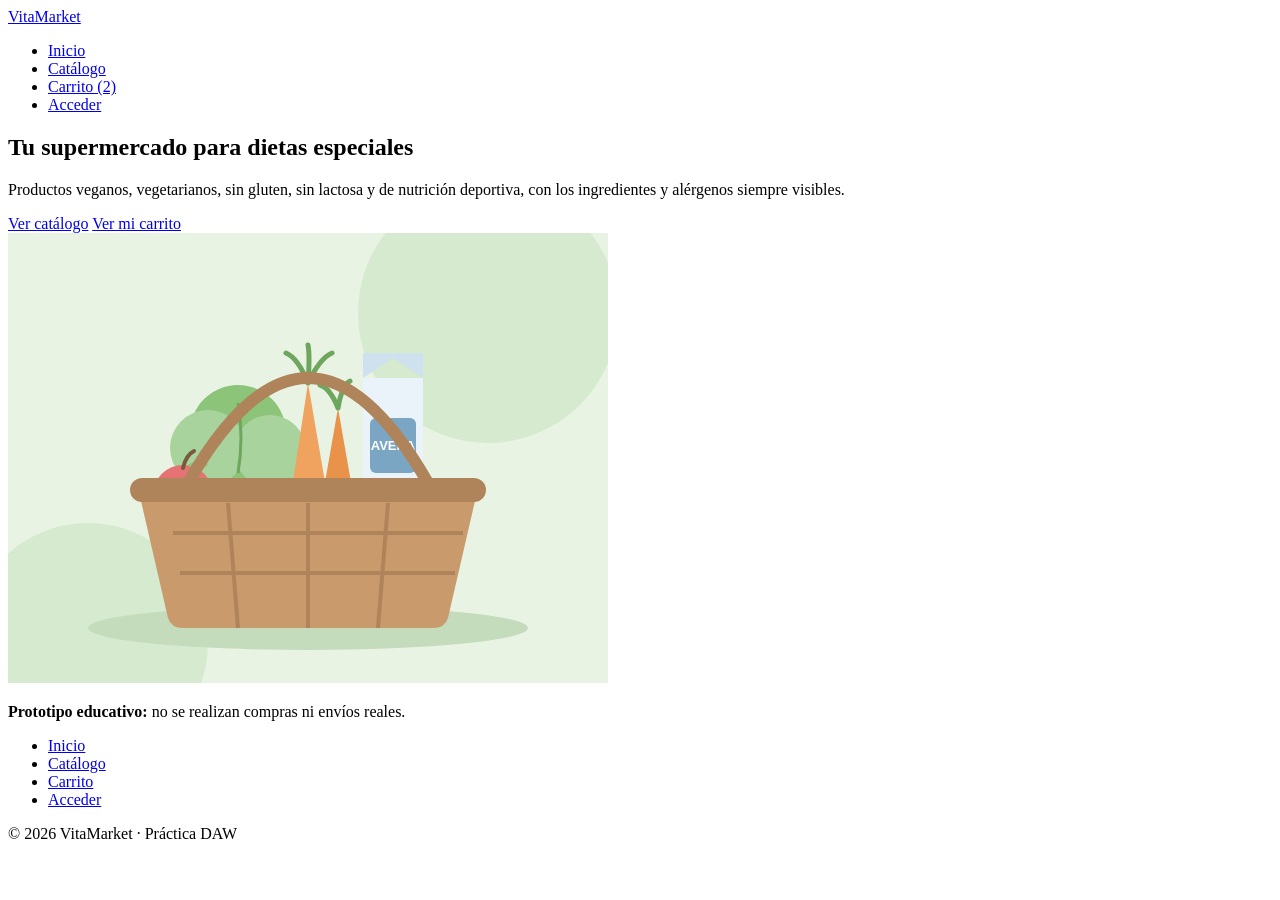
==== index.html @ caa1dec3 "Añade estructura de la página de inicio e ilustraciones" ====
<!DOCTYPE html>
<html lang="es">
<head>
  <meta charset="UTF-8">
  <meta name="viewport" content="width=device-width, initial-scale=1.0">
  <title>VitaMarket · Supermercado para dietas especiales</title>
  <link rel="stylesheet" href="css/estilos.css">
</head>
<body>

  <header class="cabecera">
    <a href="index.html" class="logo">VitaMarket</a>
    <nav aria-label="Principal">
      <ul class="menu">
        <li><a href="index.html" aria-current="page">Inicio</a></li>
        <li><a href="catalogo.html">Catálogo</a></li>
        <li><a href="carrito.html">Carrito (2)</a></li>
        <li><a href="login.html">Acceder</a></li>
      </ul>
    </nav>
  </header>

  <main>

    <section class="presentacion">

      <div class="presentacion-texto">
        <h1>Tu supermercado para dietas especiales</h1>

        <p>
          Productos veganos, vegetarianos, sin gluten, sin lactosa y de
          nutrición deportiva, con los ingredientes y alérgenos siempre visibles.
        </p>

        <div class="acciones">
          <a href="catalogo.html" class="boton">Ver catálogo</a>
          <a href="carrito.html" class="boton boton-secundario">Ver mi carrito</a>
        </div>
      </div>

      <img src="img/presentacion.svg"
           alt="Cesta de la compra con verduras, legumbres y bebidas vegetales">

    </section>

    <!-- Aquí irá la sección "Compra según tu dieta" -->

  </main>

  <footer class="pie">
    <p><strong>Prototipo educativo:</strong> no se realizan compras ni envíos reales.</p>
    <nav aria-label="Pie de página">
      <ul class="menu-pie">
        <li><a href="index.html">Inicio</a></li>
        <li><a href="catalogo.html">Catálogo</a></li>
        <li><a href="carrito.html">Carrito</a></li>
        <li><a href="login.html">Acceder</a></li>
      </ul>
    </nav>
    <p>© 2026 VitaMarket · Práctica DAW</p>
  </footer>

</body>
</html>
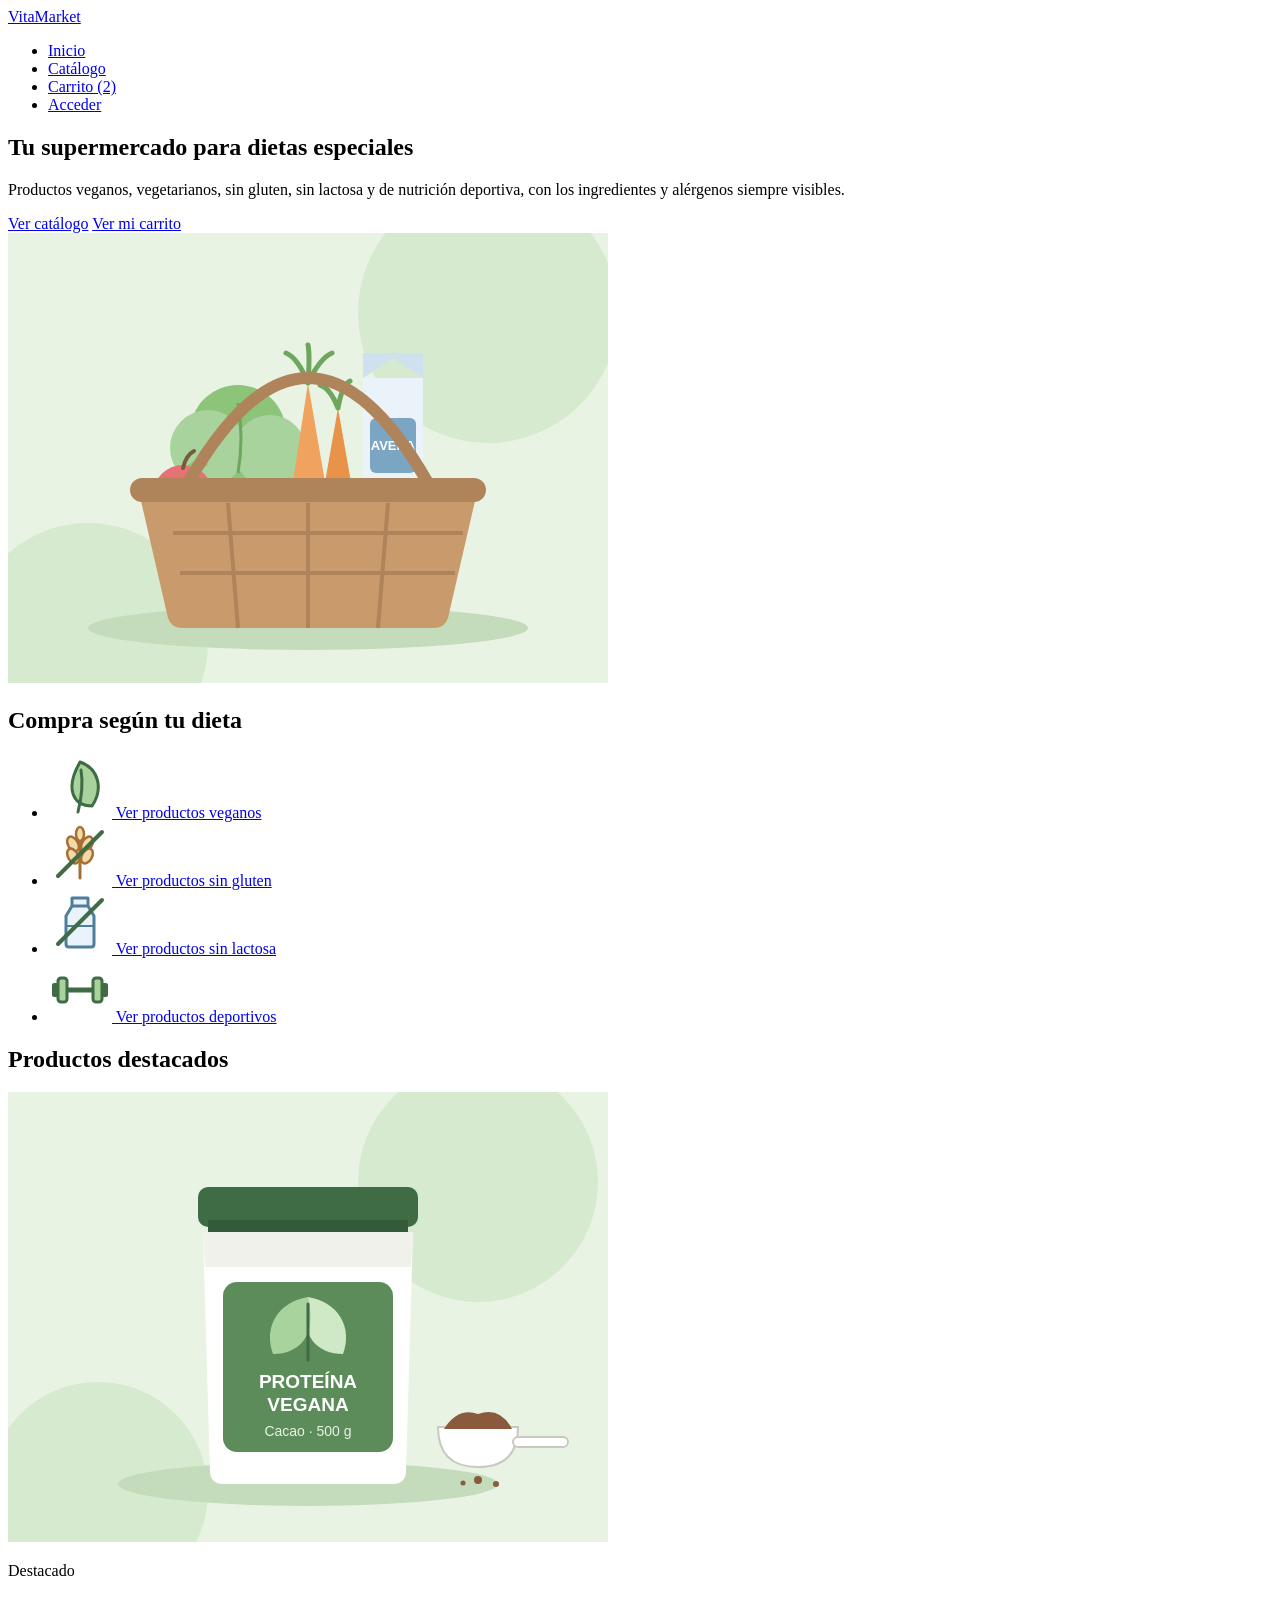
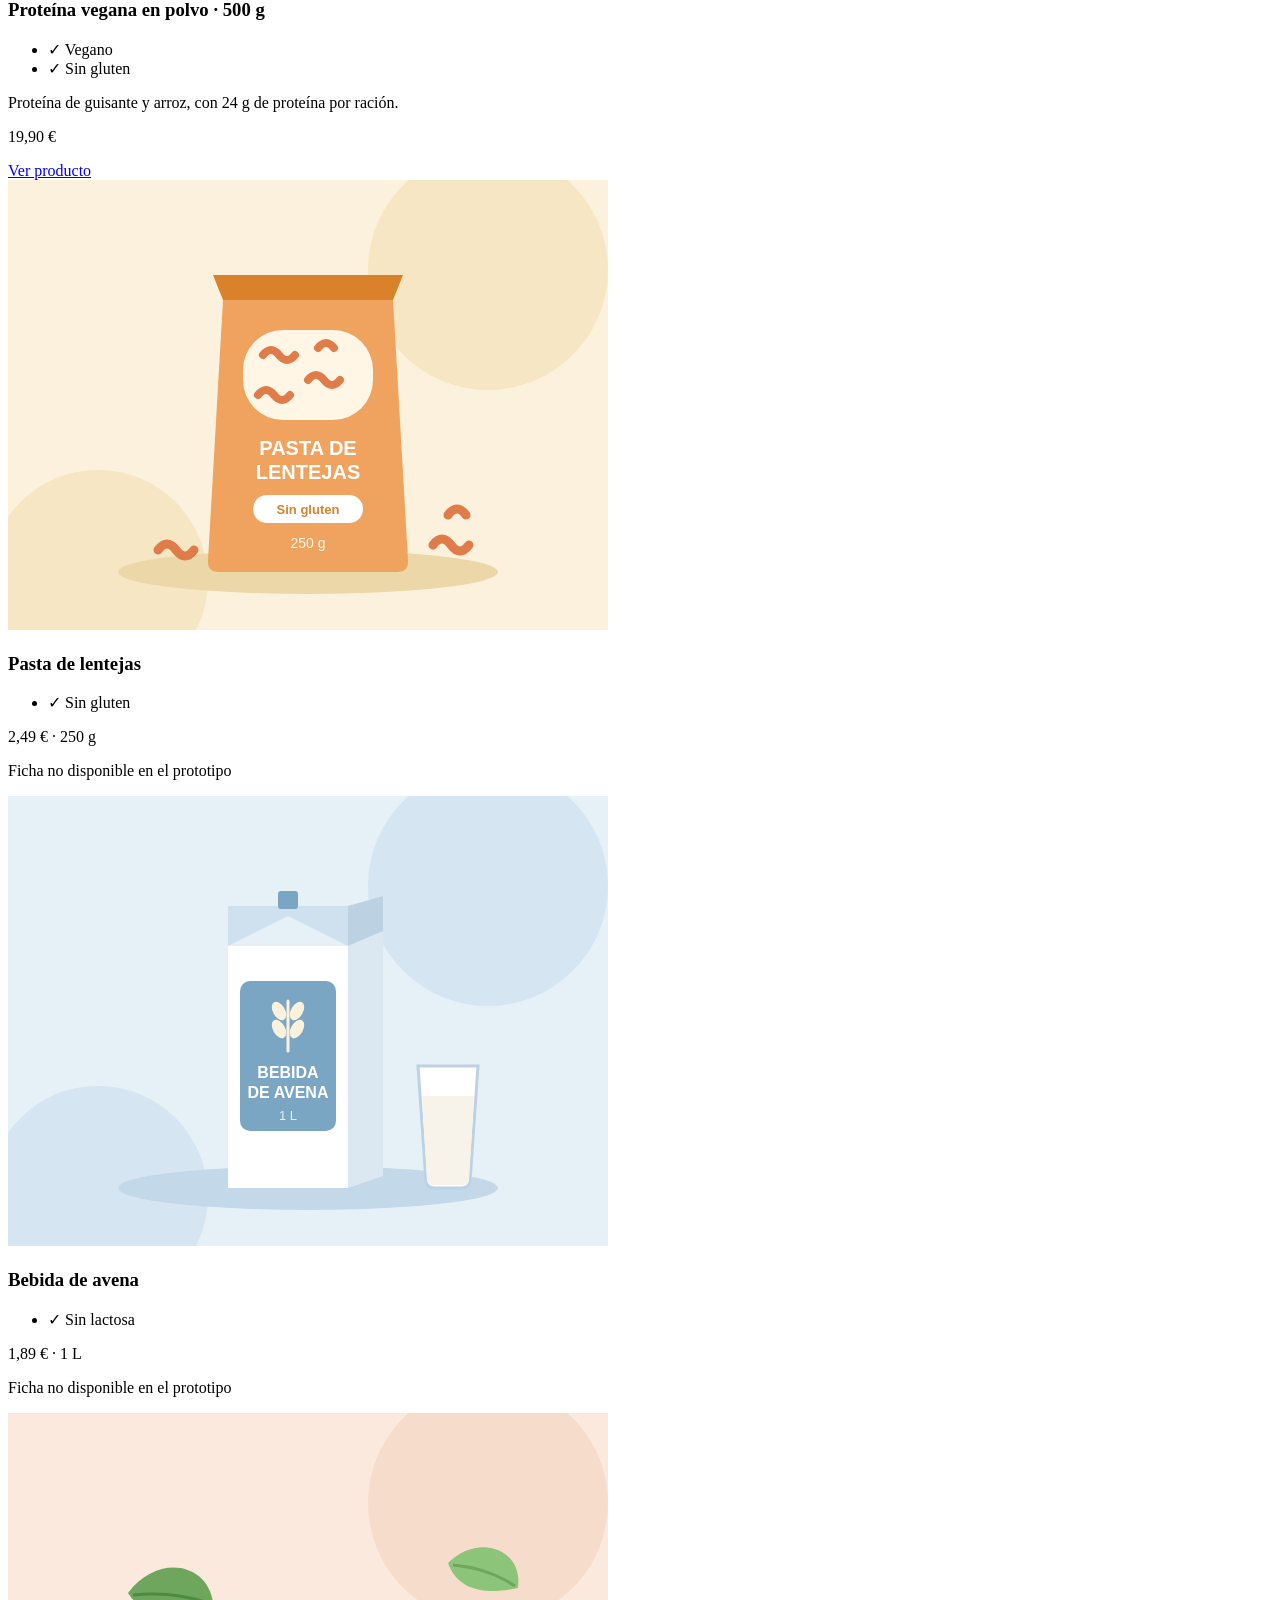
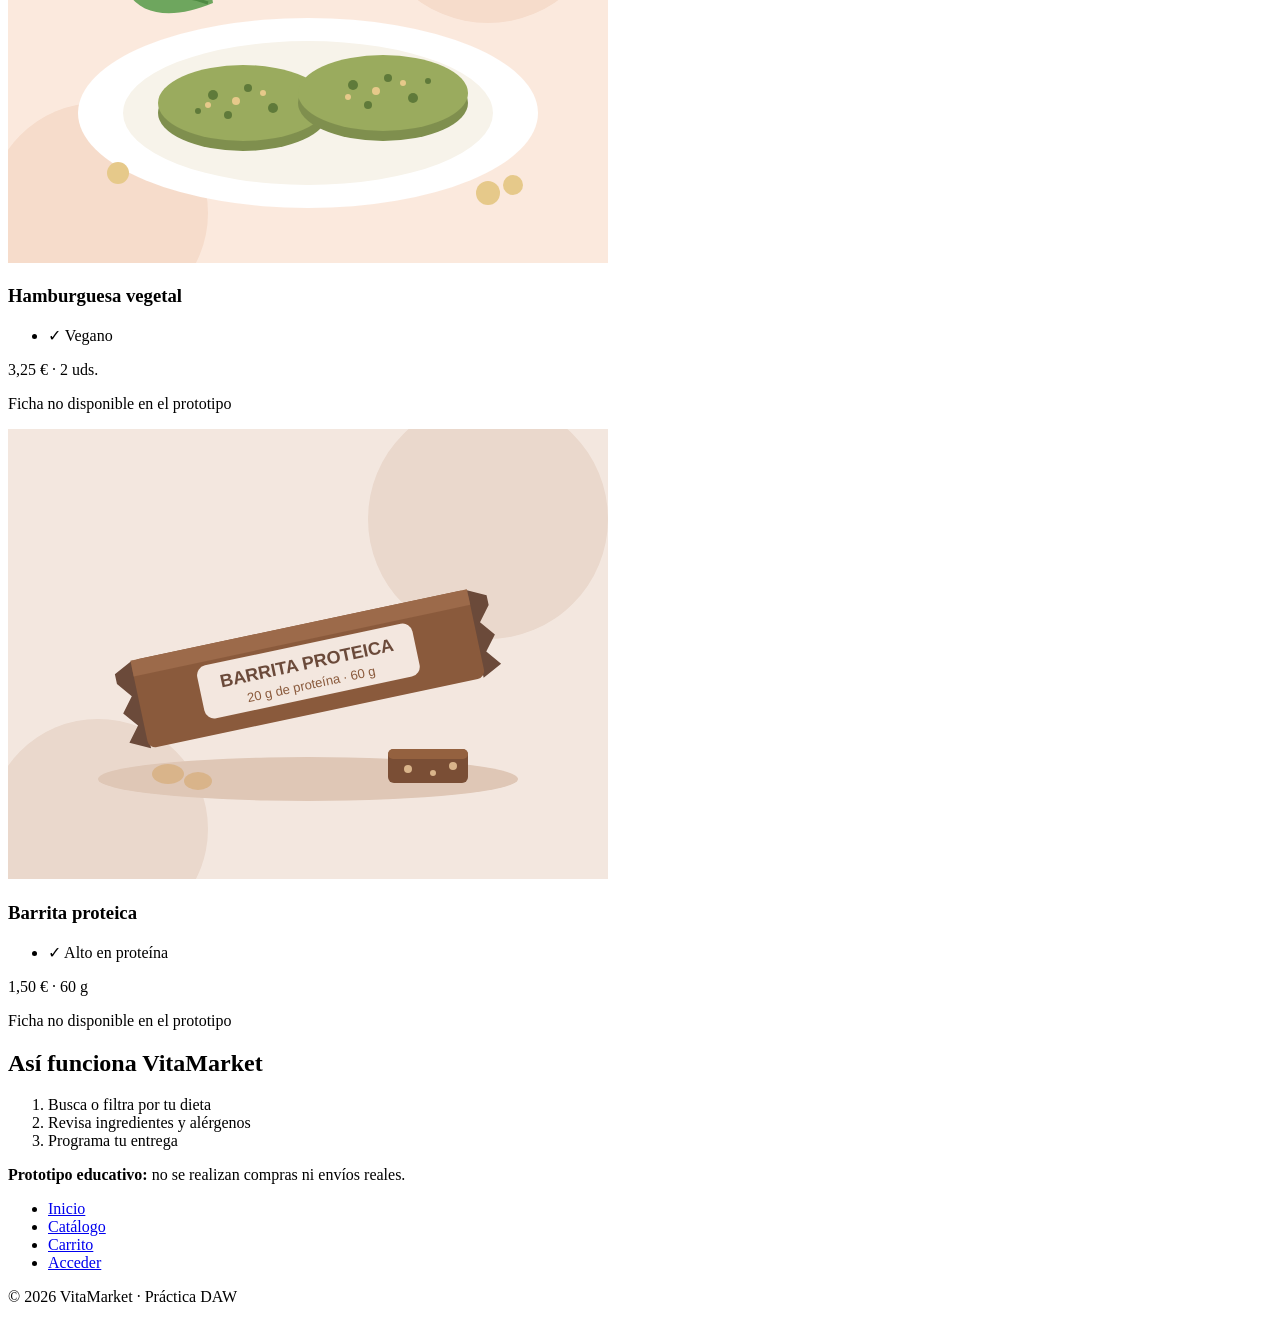
==== commit 456b5d03: "Completa la estructura HTML de la página de inicio" ====
--- a/index.html
+++ b/index.html
@@ -22,6 +22,7 @@
 
   <main>
 
+    <!-- PRESENTACIÓN -->
     <section class="presentacion">
 
       <div class="presentacion-texto">
@@ -43,7 +44,116 @@
 
     </section>
 
-    <!-- Aquí irá la sección "Compra según tu dieta" -->
+    <!-- COMPRA SEGÚN TU DIETA -->
+    <section class="categorias">
+
+      <h2>Compra según tu dieta</h2>
+
+      <ul class="lista-categorias">
+        <li>
+          <a href="catalogo.html">
+            <img src="img/icono-vegano.svg" alt="">
+            Ver productos veganos
+          </a>
+        </li>
+        <li>
+          <a href="catalogo.html">
+            <img src="img/icono-sin-gluten.svg" alt="">
+            Ver productos sin gluten
+          </a>
+        </li>
+        <li>
+          <a href="catalogo.html">
+            <img src="img/icono-sin-lactosa.svg" alt="">
+            Ver productos sin lactosa
+          </a>
+        </li>
+        <li>
+          <a href="catalogo.html">
+            <img src="img/icono-deportivo.svg" alt="">
+            Ver productos deportivos
+          </a>
+        </li>
+      </ul>
+
+    </section>
+
+    <!-- PRODUCTOS DESTACADOS -->
+    <section class="destacados">
+
+      <h2>Productos destacados</h2>
+
+      <div class="rejilla-destacados">
+
+        <article class="tarjeta tarjeta-destacada">
+          <img src="img/proteina-vegana.svg" alt="Bote de proteína vegana sabor cacao">
+          <p class="distintivo">Destacado</p>
+          <h3>Proteína vegana en polvo · 500 g</h3>
+          <ul class="etiquetas">
+            <li><span aria-hidden="true">✓</span> Vegano</li>
+            <li><span aria-hidden="true">✓</span> Sin gluten</li>
+          </ul>
+          <p>Proteína de guisante y arroz, con 24 g de proteína por ración.</p>
+          <p class="precio">19,90 €</p>
+          <a href="detalle.html" class="boton">Ver producto</a>
+        </article>
+
+        <article class="tarjeta">
+          <img src="img/pasta-lentejas.svg" alt="Paquete de pasta de lentejas">
+          <h3>Pasta de lentejas</h3>
+          <ul class="etiquetas">
+            <li><span aria-hidden="true">✓</span> Sin gluten</li>
+          </ul>
+          <p class="precio">2,49 € · 250 g</p>
+          <p class="aviso-ficha">Ficha no disponible en el prototipo</p>
+        </article>
+
+        <article class="tarjeta">
+          <img src="img/bebida-avena.svg" alt="Brick de bebida de avena">
+          <h3>Bebida de avena</h3>
+          <ul class="etiquetas">
+            <li><span aria-hidden="true">✓</span> Sin lactosa</li>
+          </ul>
+          <p class="precio">1,89 € · 1 L</p>
+          <p class="aviso-ficha">Ficha no disponible en el prototipo</p>
+        </article>
+
+        <article class="tarjeta">
+          <img src="img/hamburguesa-vegetal.svg" alt="Dos hamburguesas vegetales en un plato">
+          <h3>Hamburguesa vegetal</h3>
+          <ul class="etiquetas">
+            <li><span aria-hidden="true">✓</span> Vegano</li>
+          </ul>
+          <p class="precio">3,25 € · 2 uds.</p>
+          <p class="aviso-ficha">Ficha no disponible en el prototipo</p>
+        </article>
+
+        <article class="tarjeta">
+          <img src="img/barrita-proteica.svg" alt="Barrita proteica de cacao y cacahuete">
+          <h3>Barrita proteica</h3>
+          <ul class="etiquetas">
+            <li><span aria-hidden="true">✓</span> Alto en proteína</li>
+          </ul>
+          <p class="precio">1,50 € · 60 g</p>
+          <p class="aviso-ficha">Ficha no disponible en el prototipo</p>
+        </article>
+
+      </div>
+
+    </section>
+
+    <!-- ASÍ FUNCIONA -->
+    <section class="como-funciona">
+
+      <h2>Así funciona VitaMarket</h2>
+
+      <ol class="pasos">
+        <li>Busca o filtra por tu dieta</li>
+        <li>Revisa ingredientes y alérgenos</li>
+        <li>Programa tu entrega</li>
+      </ol>
+
+    </section>
 
   </main>
 
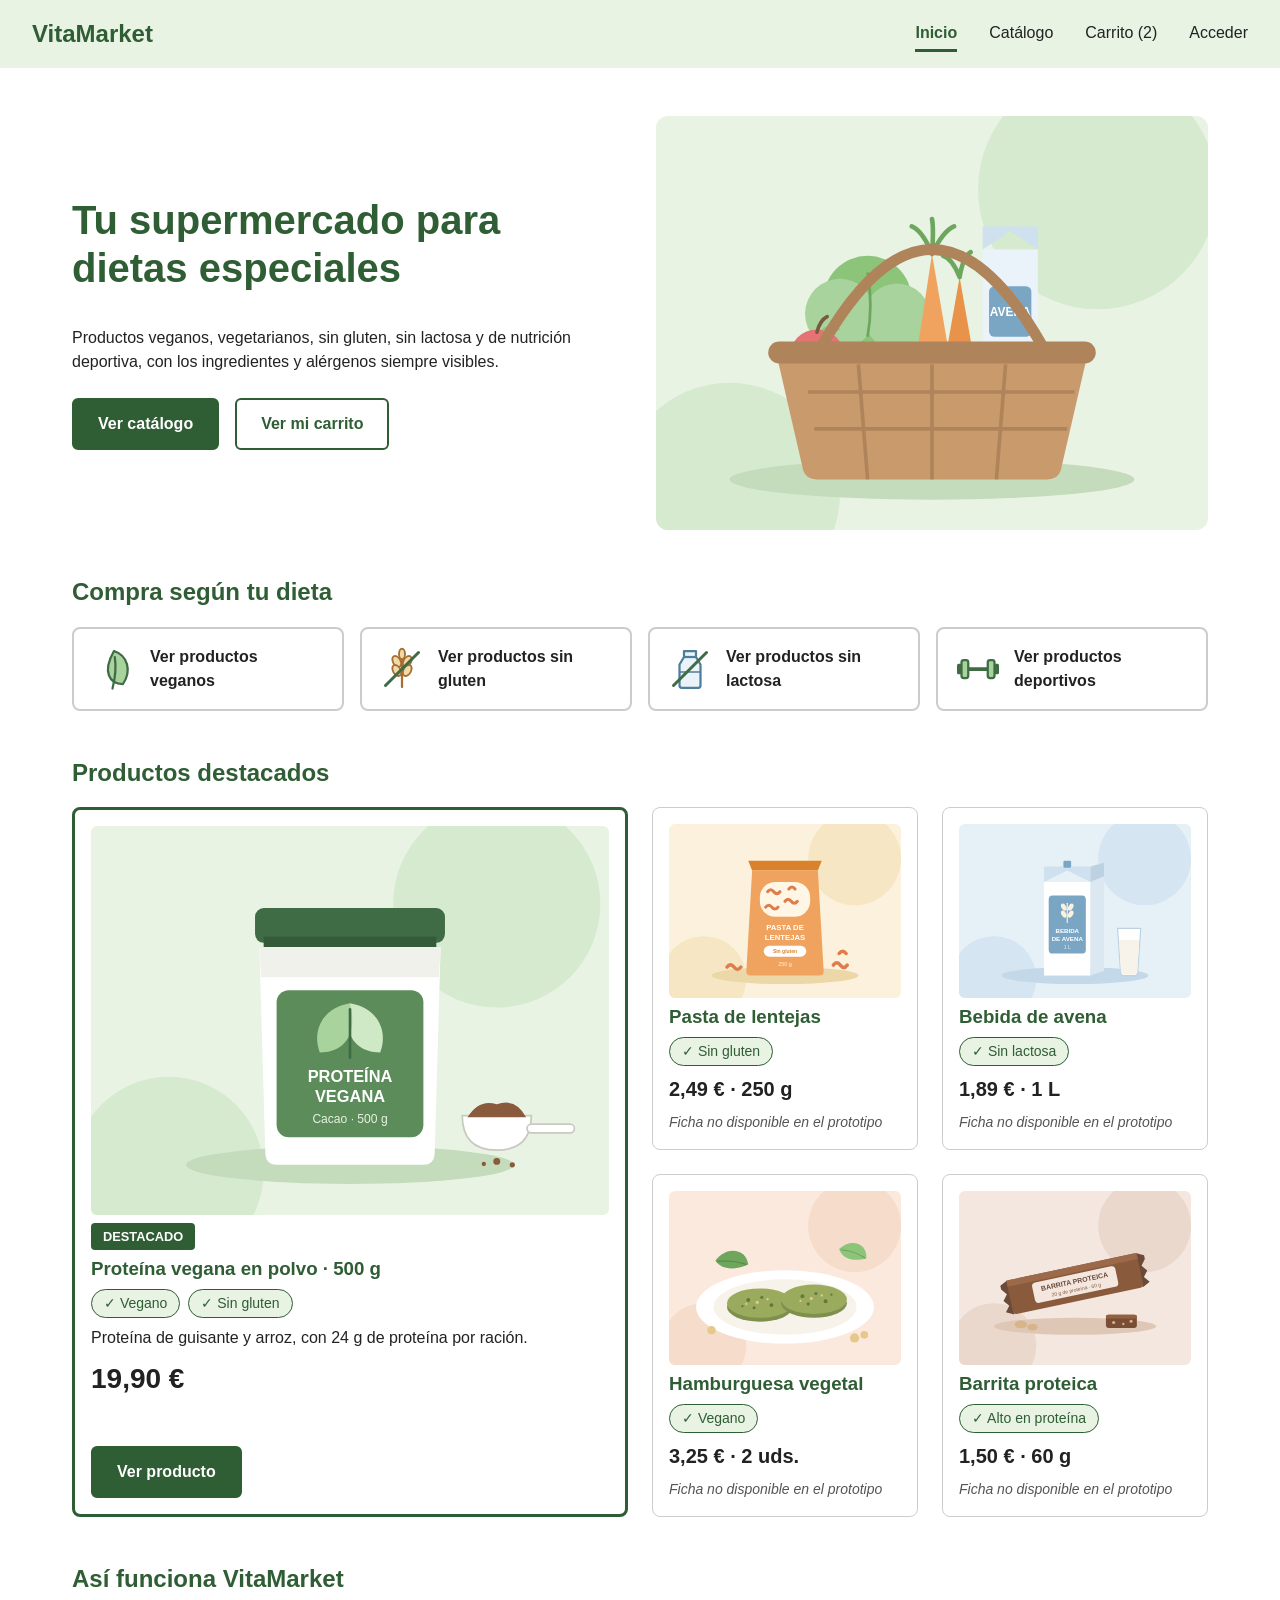
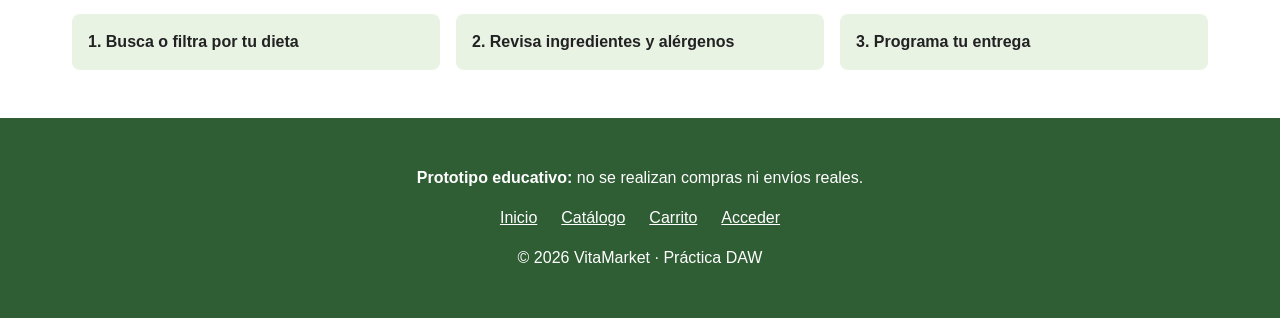
==== commit 94905d1c: "Añade favicon a todas las páginas" ====
--- a/index.html
+++ b/index.html
@@ -5,6 +5,7 @@
   <meta name="viewport" content="width=device-width, initial-scale=1.0">
   <title>VitaMarket · Supermercado para dietas especiales</title>
   <link rel="stylesheet" href="css/estilos.css">
+  <link rel="icon" href="img/icono-vegano.svg" type="image/svg+xml">
 </head>
 <body>
 
--- a/css/estilos.css
+++ b/css/estilos.css
@@ -0,0 +1,922 @@
+/* =========================================
+   1. VARIABLES: colores de toda la web
+   ========================================= */
+:root {
+  --verde-oscuro: #2f5d34;
+  --verde-hover: #24482a;
+  --verde-claro: #e8f3e4;
+  --texto: #222222;
+  --texto-suave: #555555;
+  --fondo: #ffffff;
+  --borde: #cccccc;
+  --foco: #1a4fa3;
+}
+
+/* =========================================
+   2. MODELO DE CAJA COHERENTE
+   ========================================= */
+*,
+*::before,
+*::after {
+  box-sizing: border-box;
+}
+
+/* =========================================
+   3. ESTILOS BASE
+   ========================================= */
+body {
+  margin: 0;
+  font-family: Arial, Helvetica, sans-serif;
+  line-height: 1.5;
+  color: var(--texto);
+  background-color: var(--fondo);
+}
+
+h1,
+h2,
+h3 {
+  line-height: 1.2;
+  color: var(--verde-oscuro);
+}
+
+a {
+  color: var(--verde-oscuro);
+}
+
+img {
+  display: block;
+  max-width: 100%;
+  height: auto;
+}
+
+main {
+  max-width: 1200px;
+  margin: 0 auto;
+  padding: 0 2rem;
+}
+
+/* Separación entre las secciones del main */
+main > section {
+  margin-bottom: 3rem;
+}
+
+/* =========================================
+   4. FOCO VISIBLE (teclado)
+   ========================================= */
+a:focus-visible,
+button:focus-visible,
+input:focus-visible,
+select:focus-visible,
+textarea:focus-visible {
+  outline: 3px solid var(--foco);
+  outline-offset: 3px;
+}
+
+/* =========================================
+   5. CABECERA Y MENÚ (Flexbox)
+   ========================================= */
+.cabecera {
+  display: flex;
+  justify-content: space-between;
+  align-items: center;
+  background-color: var(--verde-claro);
+  padding: 1rem 2rem;
+}
+
+.logo {
+  font-size: 1.5rem;
+  font-weight: bold;
+  text-decoration: none;
+}
+
+.menu {
+  display: flex;
+  align-items: center;
+  gap: 2rem;
+  list-style: none;
+  margin: 0;
+  padding: 0;
+}
+
+.menu a {
+  display: inline-block;
+  padding: 0.25rem 0;
+  color: var(--texto);
+  text-decoration: none;
+  border-bottom: 3px solid transparent;
+}
+
+.menu a:hover {
+  border-bottom-color: var(--borde);
+}
+
+/* Página actual: negrita + línea inferior, no solo color */
+.menu a[aria-current] {
+  font-weight: bold;
+  color: var(--verde-oscuro);
+  border-bottom-color: var(--verde-oscuro);
+}
+
+/* =========================================
+   6. BOTONES (componente + variante)
+   ========================================= */
+.boton {
+  display: inline-block;
+  padding: 0.75rem 1.5rem;
+  border: 2px solid var(--verde-oscuro);
+  border-radius: 6px;
+  background-color: var(--verde-oscuro);
+  color: #ffffff;
+  font-family: inherit;
+  font-size: 1rem;
+  font-weight: bold;
+  text-decoration: none;
+  cursor: pointer;
+}
+
+.boton:hover {
+  background-color: var(--verde-hover);
+  border-color: var(--verde-hover);
+}
+
+/* Variante: botón secundario */
+.boton-secundario {
+  background-color: transparent;
+  color: var(--verde-oscuro);
+}
+
+.boton-secundario:hover {
+  background-color: var(--verde-claro);
+  border-color: var(--verde-oscuro);
+}
+
+/* Grupo de botones (Flexbox con flex-wrap) */
+.acciones {
+  display: flex;
+  flex-wrap: wrap;
+  gap: 1rem;
+  margin-top: 1.5rem;
+}
+
+/* =========================================
+   7. PRESENTACIÓN (Grid con áreas)
+   ========================================= */
+.presentacion {
+  display: grid;
+  grid-template-columns: 1fr 1fr;
+  grid-template-areas: "texto imagen";
+  gap: 2rem;
+  align-items: center;
+  padding-top: 3rem;
+}
+
+.presentacion-texto {
+  grid-area: texto;
+}
+
+.presentacion img {
+  grid-area: imagen;
+  border-radius: 12px;
+}
+
+.presentacion h1 {
+  font-size: 2.5rem;
+  margin-top: 0;
+}
+
+/* =========================================
+   8. COMPRA SEGÚN TU DIETA (Flexbox)
+   ========================================= */
+.lista-categorias {
+  display: flex;
+  gap: 1rem;
+  list-style: none;
+  margin: 0;
+  padding: 0;
+}
+
+.lista-categorias li {
+  flex: 1;
+}
+
+.lista-categorias a {
+  display: flex;
+  align-items: center;
+  gap: 0.75rem;
+  padding: 1rem;
+  border: 2px solid var(--borde);
+  border-radius: 8px;
+  color: var(--texto);
+  font-weight: bold;
+  text-decoration: none;
+}
+
+.lista-categorias a:hover {
+  border-color: var(--verde-oscuro);
+  background-color: var(--verde-claro);
+}
+
+.lista-categorias img {
+  width: 48px;
+}
+
+/* =========================================
+   9. PRODUCTOS DESTACADOS (Grid)
+   ========================================= */
+.rejilla-destacados {
+  display: grid;
+  grid-template-columns: repeat(4, minmax(0, 1fr));
+  gap: 1.5rem;
+}
+
+/* =========================================
+   10. TARJETAS (componente + variante)
+   ========================================= */
+.tarjeta {
+  display: flex;
+  flex-direction: column;
+  gap: 0.5rem;
+  padding: 1rem;
+  border: 1px solid var(--borde);
+  border-radius: 8px;
+  background-color: var(--fondo);
+}
+
+.tarjeta h3,
+.tarjeta p {
+  margin: 0;
+}
+
+.tarjeta img {
+  border-radius: 6px;
+}
+
+/* Variante: tarjeta destacada, ocupa 2 columnas y 2 filas */
+.tarjeta-destacada {
+  grid-column: span 2;
+  grid-row: span 2;
+  border: 3px solid var(--verde-oscuro);
+}
+
+.tarjeta-destacada .precio {
+  font-size: 1.75rem;
+}
+
+.tarjeta .boton {
+  align-self: flex-start;
+  margin-top: auto;
+}
+
+.distintivo {
+  align-self: flex-start;
+  padding: 0.25rem 0.75rem;
+  border-radius: 4px;
+  background-color: var(--verde-oscuro);
+  color: #ffffff;
+  font-size: 0.8rem;
+  font-weight: bold;
+  text-transform: uppercase;
+}
+
+.etiquetas {
+  display: flex;
+  flex-wrap: wrap;
+  gap: 0.5rem;
+  list-style: none;
+  margin: 0;
+  padding: 0;
+}
+
+.etiquetas li {
+  padding: 0.2rem 0.75rem;
+  border: 1px solid var(--verde-oscuro);
+  border-radius: 999px;
+  background-color: var(--verde-claro);
+  color: var(--verde-oscuro);
+  font-size: 0.875rem;
+}
+
+.precio {
+  font-size: 1.25rem;
+  font-weight: bold;
+}
+
+.aviso-ficha {
+  margin-top: auto;
+  color: var(--texto-suave);
+  font-size: 0.875rem;
+  font-style: italic;
+}
+
+/* =========================================
+   11. ASÍ FUNCIONA (Flexbox)
+   ========================================= */
+.pasos {
+  display: flex;
+  gap: 1rem;
+  list-style-position: inside;
+  margin: 0;
+  padding: 0;
+}
+
+.pasos li {
+  flex: 1;
+  padding: 1rem;
+  border-radius: 8px;
+  background-color: var(--verde-claro);
+  font-weight: bold;
+}
+
+/* =========================================
+   12. PIE DE PÁGINA
+   ========================================= */
+.pie {
+  padding: 2rem;
+  background-color: var(--verde-oscuro);
+  color: #ffffff;
+  text-align: center;
+}
+
+.pie a {
+  color: #ffffff;
+}
+
+/* Sobre fondo oscuro, el foco azul no se vería: lo cambiamos a blanco */
+.pie a:focus-visible {
+  outline-color: #ffffff;
+}
+
+.menu-pie {
+  display: flex;
+  justify-content: center;
+  flex-wrap: wrap;
+  gap: 1.5rem;
+  list-style: none;
+  margin: 1rem 0;
+  padding: 0;
+}
+
+
+
+/* =========================================
+   13. CONTROLES DE FORMULARIO (comunes)
+   ========================================= */
+input,
+select,
+textarea {
+  font-family: inherit;
+  font-size: 1rem;
+}
+
+input[type="search"],
+input[type="text"],
+input[type="email"],
+input[type="tel"],
+input[type="password"],
+input[type="date"],
+input[type="number"],
+select,
+textarea {
+  padding: 0.6rem 0.75rem;
+  border: 2px solid var(--texto-suave);
+  border-radius: 6px;
+  background-color: var(--fondo);
+}
+
+label {
+  font-weight: bold;
+}
+
+fieldset {
+  margin: 0 0 1.5rem;
+  padding: 0.75rem 1rem 1rem;
+  border: 1px solid var(--borde);
+  border-radius: 6px;
+}
+
+legend {
+  padding: 0 0.5rem;
+  font-weight: bold;
+  color: var(--verde-oscuro);
+}
+
+/* Casilla o radio + su etiqueta, en fila */
+.opcion {
+  display: flex;
+  align-items: center;
+  gap: 0.5rem;
+  margin-bottom: 0.4rem;
+}
+
+.opcion label {
+  font-weight: normal;
+}
+
+/* Etiqueta encima del campo */
+.campo {
+  display: flex;
+  flex-direction: column;
+  gap: 0.3rem;
+  margin-bottom: 1.5rem;
+}
+
+/* =========================================
+   14. AVISO DE PROTOTIPO
+   ========================================= */
+.aviso {
+  padding: 0.75rem 1rem;
+  border: 2px dashed var(--verde-oscuro);
+  border-radius: 6px;
+  background-color: var(--verde-claro);
+}
+
+/* =========================================
+   15. CATÁLOGO
+   ========================================= */
+.buscador {
+  display: flex;
+  flex-direction: column;
+  gap: 0.3rem;
+  margin-bottom: 1rem;
+}
+
+.buscador-campo {
+  display: flex;
+  gap: 0.75rem;
+}
+
+.buscador-campo input {
+  flex: 1;
+  max-width: 560px;
+}
+
+/* Filtros | resultados */
+.catalogo {
+  display: grid;
+  grid-template-columns: 260px minmax(0, 1fr);
+  gap: 2rem;
+  align-items: start;
+}
+
+.filtros {
+  padding: 1.25rem;
+  border: 1px solid var(--borde);
+  border-radius: 8px;
+}
+
+.filtros h2 {
+  margin-top: 0;
+  font-size: 1.25rem;
+}
+
+.filtros select {
+  width: 100%;
+}
+
+.resultados-cabecera {
+  display: flex;
+  justify-content: space-between;
+  align-items: baseline;
+}
+
+.resultados-cabecera h2 {
+  margin: 0;
+}
+
+.rejilla-catalogo {
+  display: grid;
+   grid-template-columns: repeat(auto-fill, minmax(200px, 1fr));
+  gap: 1.5rem;
+}
+
+.disponibilidad {
+  color: var(--texto-suave);
+  font-size: 0.875rem;
+}
+
+/* =========================================
+   16. PAGINACIÓN
+   ========================================= */
+.paginacion ul {
+  display: flex;
+  justify-content: center;
+  gap: 0.5rem;
+  list-style: none;
+  margin: 2rem 0 0;
+  padding: 0;
+}
+
+.paginacion button {
+  min-width: 2.75rem;
+  padding: 0.5rem 0.9rem;
+  border: 2px solid var(--verde-oscuro);
+  border-radius: 6px;
+  background-color: var(--fondo);
+  color: var(--verde-oscuro);
+  font-family: inherit;
+  font-size: 1rem;
+  cursor: pointer;
+}
+
+.paginacion button:hover {
+  background-color: var(--verde-claro);
+}
+
+/* Página actual: fondo + negrita + subrayado, no solo color */
+.paginacion .pagina-actual {
+  background-color: var(--verde-oscuro);
+  color: #ffffff;
+  font-weight: bold;
+  text-decoration: underline;
+}
+
+.paginacion button:disabled {
+  border-color: var(--borde);
+  color: var(--texto-suave);
+  cursor: not-allowed;
+}
+
+
+/* =========================================
+   17. DETALLE DE PRODUCTO
+   ========================================= */
+
+/* Migas de pan */
+.migas ol {
+  display: flex;
+  flex-wrap: wrap;
+  gap: 0.5rem;
+  list-style: none;
+  margin: 1.5rem 0 0.5rem;
+  padding: 0;
+  font-size: 0.9rem;
+}
+
+/* Separador "›" antes de cada miga, excepto la primera */
+.migas li + li::before {
+  content: "›";
+  margin-right: 0.5rem;
+  color: var(--texto-suave);
+}
+
+.volver {
+  display: inline-block;
+  margin-bottom: 1.5rem;
+  font-weight: bold;
+}
+
+/* Grid con áreas: imagen | información
+                   texto  | nutrición   */
+.detalle {
+  display: grid;
+  grid-template-columns: minmax(0, 1fr) minmax(0, 1fr);
+  grid-template-areas:
+    "imagen info"
+    "texto  nutricion";
+  gap: 2rem 3rem;
+  align-items: start;
+}
+
+.detalle-imagen {
+  grid-area: imagen;
+  border-radius: 12px;
+}
+
+.detalle-info {
+  grid-area: info;
+}
+
+.detalle-info h1 {
+  margin-top: 0;
+}
+
+.detalle-texto {
+  grid-area: texto;
+}
+
+.detalle-nutricion {
+  grid-area: nutricion;
+}
+
+.detalle-texto h2,
+.detalle-nutricion h2 {
+  font-size: 1.4rem;
+}
+
+.detalle-meta {
+  color: var(--texto-suave);
+}
+
+/* Precio */
+.precio-grande {
+  margin: 1rem 0 0.25rem;
+  font-size: 2rem;
+}
+
+.precio-kilo {
+  color: var(--texto-suave);
+  font-size: 1rem;
+  font-weight: normal;
+}
+
+/* Cantidad + botón en fila */
+.compra {
+  display: flex;
+  flex-wrap: wrap;
+  align-items: flex-end;
+  gap: 1rem;
+  margin: 1.5rem 0 0.5rem;
+}
+
+.compra .campo {
+  margin-bottom: 0;
+}
+
+.compra input {
+  width: 6rem;
+}
+
+/* Variante de botón: más grande */
+.boton-grande {
+  padding: 1rem 2rem;
+  font-size: 1.125rem;
+}
+
+/* Caja de alérgenos */
+.alergenos {
+  padding: 1rem 1.25rem;
+  border: 3px solid var(--verde-oscuro);
+  border-radius: 8px;
+  background-color: var(--verde-claro);
+}
+
+.alergenos h2 {
+  margin-top: 0;
+}
+
+.alergenos ul {
+  margin: 0 0 0.5rem;
+  padding: 0;
+  list-style: none;
+}
+
+/* Tabla nutricional */
+.tabla-nutricional {
+  width: 100%;
+  border-collapse: collapse;
+}
+
+.tabla-nutricional caption {
+  margin-bottom: 0.5rem;
+  color: var(--texto-suave);
+  font-size: 0.9rem;
+  text-align: left;
+}
+
+.tabla-nutricional th,
+.tabla-nutricional td {
+  padding: 0.6rem 0.75rem;
+  border-bottom: 1px solid var(--borde);
+  text-align: left;
+}
+
+.tabla-nutricional thead th {
+  background-color: var(--verde-claro);
+  color: var(--verde-oscuro);
+}
+
+.tabla-nutricional tbody th {
+  font-weight: normal;
+}
+
+/* Proteínas en negrita: es el dato que busca el deportista */
+.tabla-nutricional .fila-destacada th,
+.tabla-nutricional .fila-destacada td {
+  font-weight: bold;
+}
+
+
+/* =========================================
+   18. PASOS DEL PEDIDO
+   ========================================= */
+.pasos-pedido ol {
+  display: flex;
+  gap: 0.5rem;
+  list-style: none;
+  margin: 1.5rem 0 0;
+  padding: 0;
+}
+
+.pasos-pedido li {
+  flex: 1;
+  padding: 0.6rem 1rem;
+  border-bottom: 4px solid var(--borde);
+  color: var(--texto-suave);
+}
+
+/* Paso actual: negrita + línea gruesa + color, no solo color */
+.pasos-pedido li[aria-current="step"] {
+  border-bottom-color: var(--verde-oscuro);
+  background-color: var(--verde-claro);
+  color: var(--verde-oscuro);
+  font-weight: bold;
+}
+
+/* =========================================
+   19. CARRITO
+   ========================================= */
+
+/* Lista de productos | resumen */
+.carrito {
+  display: grid;
+  grid-template-columns: minmax(0, 1fr) 320px;
+  gap: 2rem;
+  align-items: start;
+}
+
+.lista-carrito {
+  list-style: none;
+  margin: 0 0 1.5rem;
+  padding: 0;
+}
+
+/* Cada fila con Flexbox */
+.fila-carrito {
+  display: flex;
+  flex-wrap: wrap;
+  align-items: center;
+  gap: 1.25rem;
+  margin-bottom: 1rem;
+  padding: 1rem;
+  border: 1px solid var(--borde);
+  border-radius: 8px;
+}
+
+.fila-carrito img {
+  flex: none;
+  width: 90px;
+  border-radius: 6px;
+}
+
+.fila-producto {
+  flex: 1;
+  min-width: 150px;
+}
+
+.fila-producto h3,
+.fila-producto p {
+  margin: 0 0 0.4rem;
+}
+
+.fila-dato {
+  display: flex;
+  flex-direction: column;
+  gap: 0.25rem;
+  margin: 0;
+}
+
+.fila-etiqueta {
+  color: var(--texto-suave);
+  font-size: 0.8rem;
+  font-weight: bold;
+}
+
+/* Variante de botón: pequeño */
+.boton-pequeno {
+  padding: 0.3rem 0.75rem;
+  font-size: 0.875rem;
+}
+
+/* Variante de botón: ocupa todo el ancho */
+.boton-ancho {
+  display: block;
+  text-align: center;
+}
+
+/* Control de cantidad: − [ 1 ] + */
+.cantidad {
+  display: flex;
+  align-items: center;
+  gap: 0.25rem;
+}
+
+.cantidad input {
+  width: 4rem;
+  text-align: center;
+}
+
+.boton-cantidad {
+  width: 2.25rem;
+  height: 2.25rem;
+  border: 2px solid var(--verde-oscuro);
+  border-radius: 6px;
+  background-color: var(--fondo);
+  color: var(--verde-oscuro);
+  font-size: 1.1rem;
+  font-weight: bold;
+  cursor: pointer;
+}
+
+.boton-cantidad:hover {
+  background-color: var(--verde-claro);
+}
+
+/* Resumen del pedido */
+.resumen {
+  padding: 1.25rem;
+  border: 3px solid var(--verde-oscuro);
+  border-radius: 8px;
+}
+
+.resumen h2 {
+  margin-top: 0;
+  font-size: 1.3rem;
+}
+
+.resumen dl {
+  margin: 0 0 1rem;
+}
+
+.resumen-linea {
+  display: flex;
+  justify-content: space-between;
+  gap: 1rem;
+  padding: 0.5rem 0;
+  border-bottom: 1px solid var(--borde);
+}
+
+.resumen-linea dd {
+  margin: 0;
+}
+
+.resumen-total {
+  border-bottom: none;
+  color: var(--verde-oscuro);
+  font-size: 1.3rem;
+  font-weight: bold;
+}
+
+
+/* =========================================
+   20. ACCESO
+   ========================================= */
+.caja-acceso {
+  max-width: 480px;
+  margin: 2rem auto 3rem;
+  padding: 2rem;
+  border: 3px solid var(--verde-oscuro);
+  border-radius: 10px;
+}
+
+.caja-acceso h1 {
+  margin-top: 0;
+}
+
+.instrucciones {
+  margin: 0;
+  color: var(--texto-suave);
+  font-size: 0.875rem;
+}
+
+/* =========================================
+   21. FORMULARIO DE ENTREGA
+   ========================================= */
+
+/* Formulario | resumen */
+.pagina-formulario {
+  display: grid;
+  grid-template-columns: minmax(0, 1fr) 300px;
+  gap: 2rem;
+  align-items: start;
+  margin-top: 1.5rem;
+}
+
+.campo-corto {
+  max-width: 14rem;
+}
+
+/* Fecha y franja, una al lado de la otra */
+.fila-campos {
+  display: flex;
+  flex-wrap: wrap;
+  gap: 1.5rem;
+}
+
+.fila-campos .campo {
+  flex: 1;
+  min-width: 200px;
+}
+
+/* Un fieldset dentro de otro: menos espacio */
+fieldset fieldset {
+  margin-bottom: 1rem;
+}
+
+textarea {
+  resize: vertical;
+}
+
+.resumen-productos {
+  margin: 0 0 1rem;
+  padding-left: 1.25rem;
+}
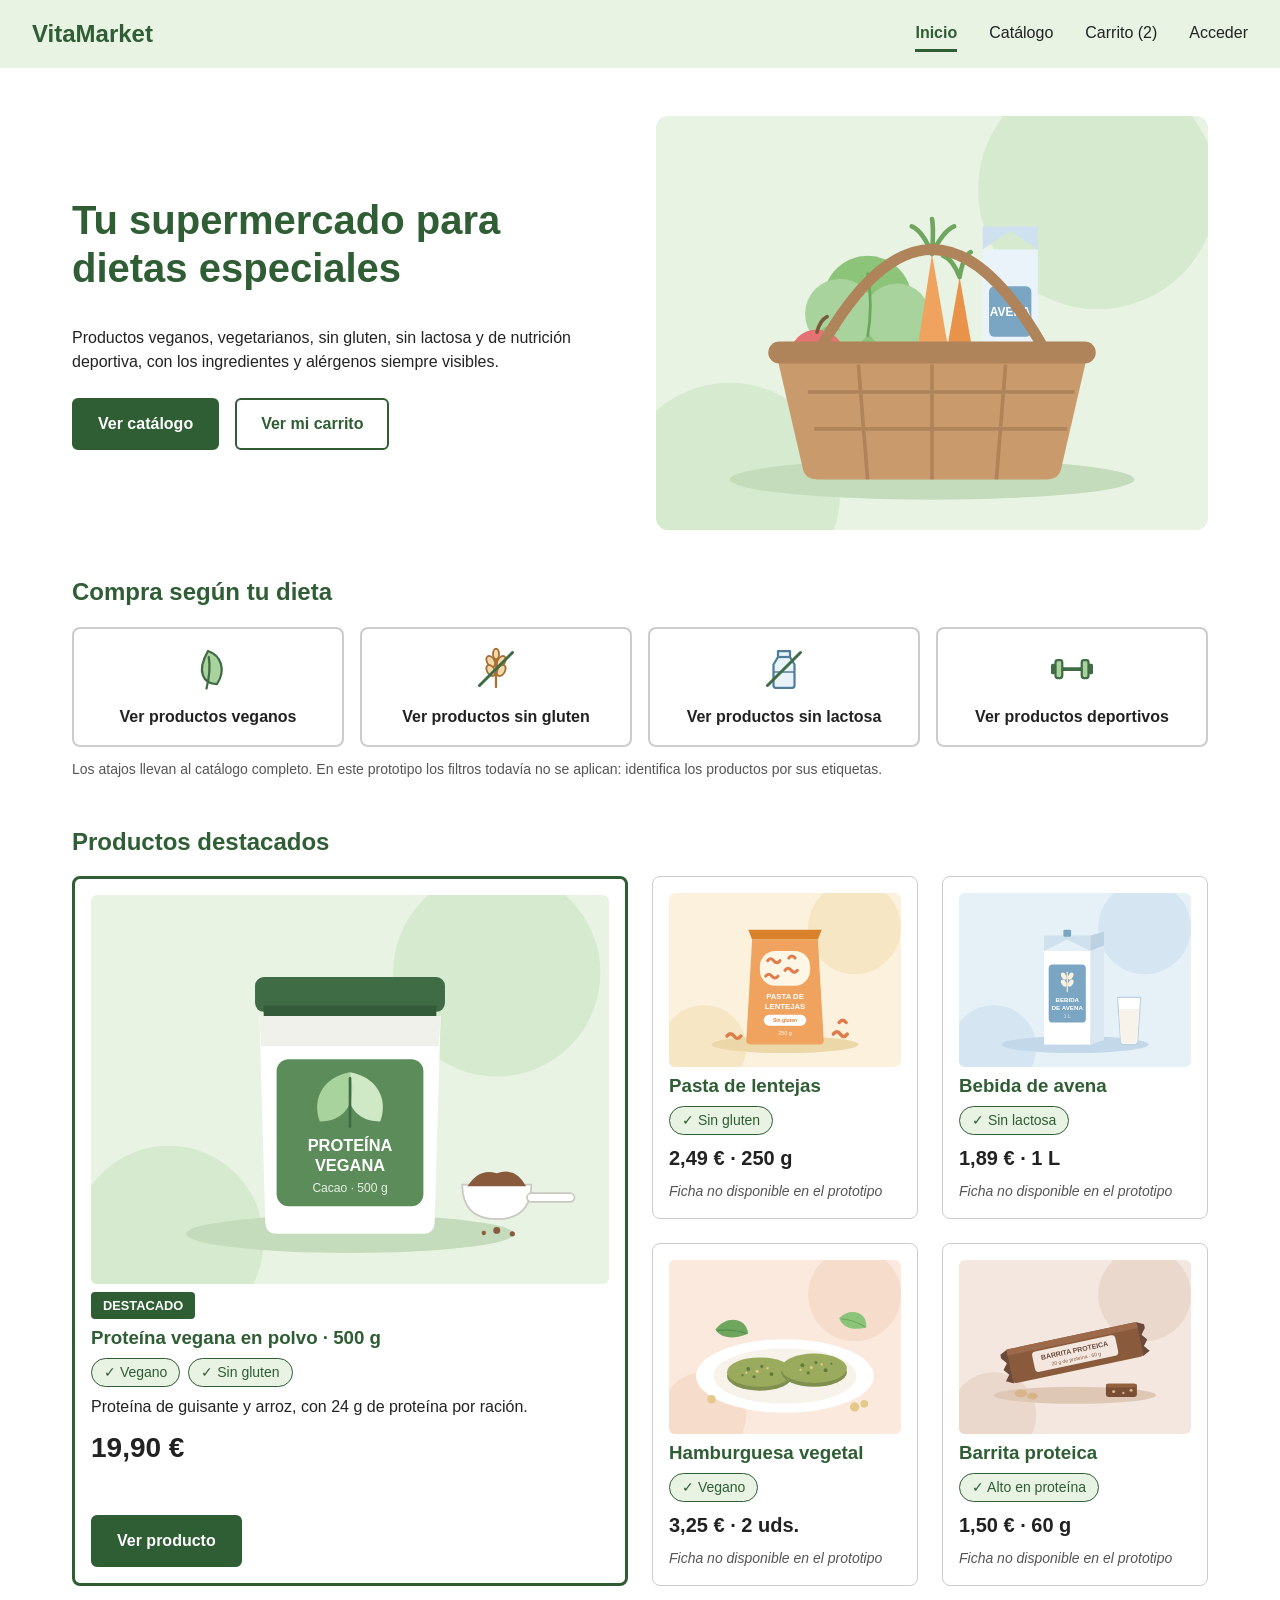
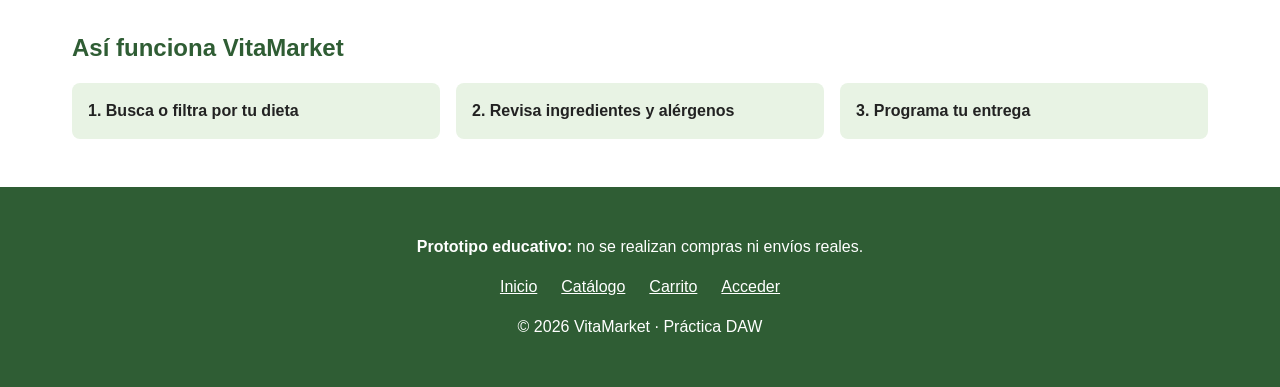
==== commit f8ede9fa: "Aplica las mejoras de la prueba final: aviso en los atajos y formato del teléfono" ====
--- a/index.html
+++ b/index.html
@@ -1,5 +1,6 @@
 <!DOCTYPE html>
 <html lang="es">
+
 <head>
   <meta charset="UTF-8">
   <meta name="viewport" content="width=device-width, initial-scale=1.0">
@@ -7,6 +8,7 @@
   <link rel="stylesheet" href="css/estilos.css">
   <link rel="icon" href="img/icono-vegano.svg" type="image/svg+xml">
 </head>
+
 <body>
 
   <header class="cabecera">
@@ -40,8 +42,7 @@
         </div>
       </div>
 
-      <img src="img/presentacion.svg"
-           alt="Cesta de la compra con verduras, legumbres y bebidas vegetales">
+      <img src="img/presentacion.svg" alt="Cesta de la compra con verduras, legumbres y bebidas vegetales">
 
     </section>
 
@@ -76,6 +77,14 @@
           </a>
         </li>
       </ul>
+
+
+      <p class="instrucciones">
+        Los atajos llevan al catálogo completo. En este prototipo los filtros
+        todavía no se aplican: identifica los productos por sus etiquetas.
+      </p>
+
+
 
     </section>
 
@@ -172,4 +181,5 @@
   </footer>
 
 </body>
+
 </html>
--- a/css/estilos.css
+++ b/css/estilos.css
@@ -197,10 +197,14 @@
 
 .lista-categorias li {
   flex: 1;
+  display: flex;
 }
 
 .lista-categorias a {
-  display: flex;
+  flex: 1;
+  display: flex;
+  flex-direction: column;
+  justify-content: center;
   align-items: center;
   gap: 0.75rem;
   padding: 1rem;
@@ -208,6 +212,7 @@
   border-radius: 8px;
   color: var(--texto);
   font-weight: bold;
+  text-align: center;
   text-decoration: none;
 }
 
@@ -218,6 +223,10 @@
 
 .lista-categorias img {
   width: 48px;
+}
+
+.categorias .instrucciones {
+  margin-top: 0.75rem;
 }
 
 /* =========================================
